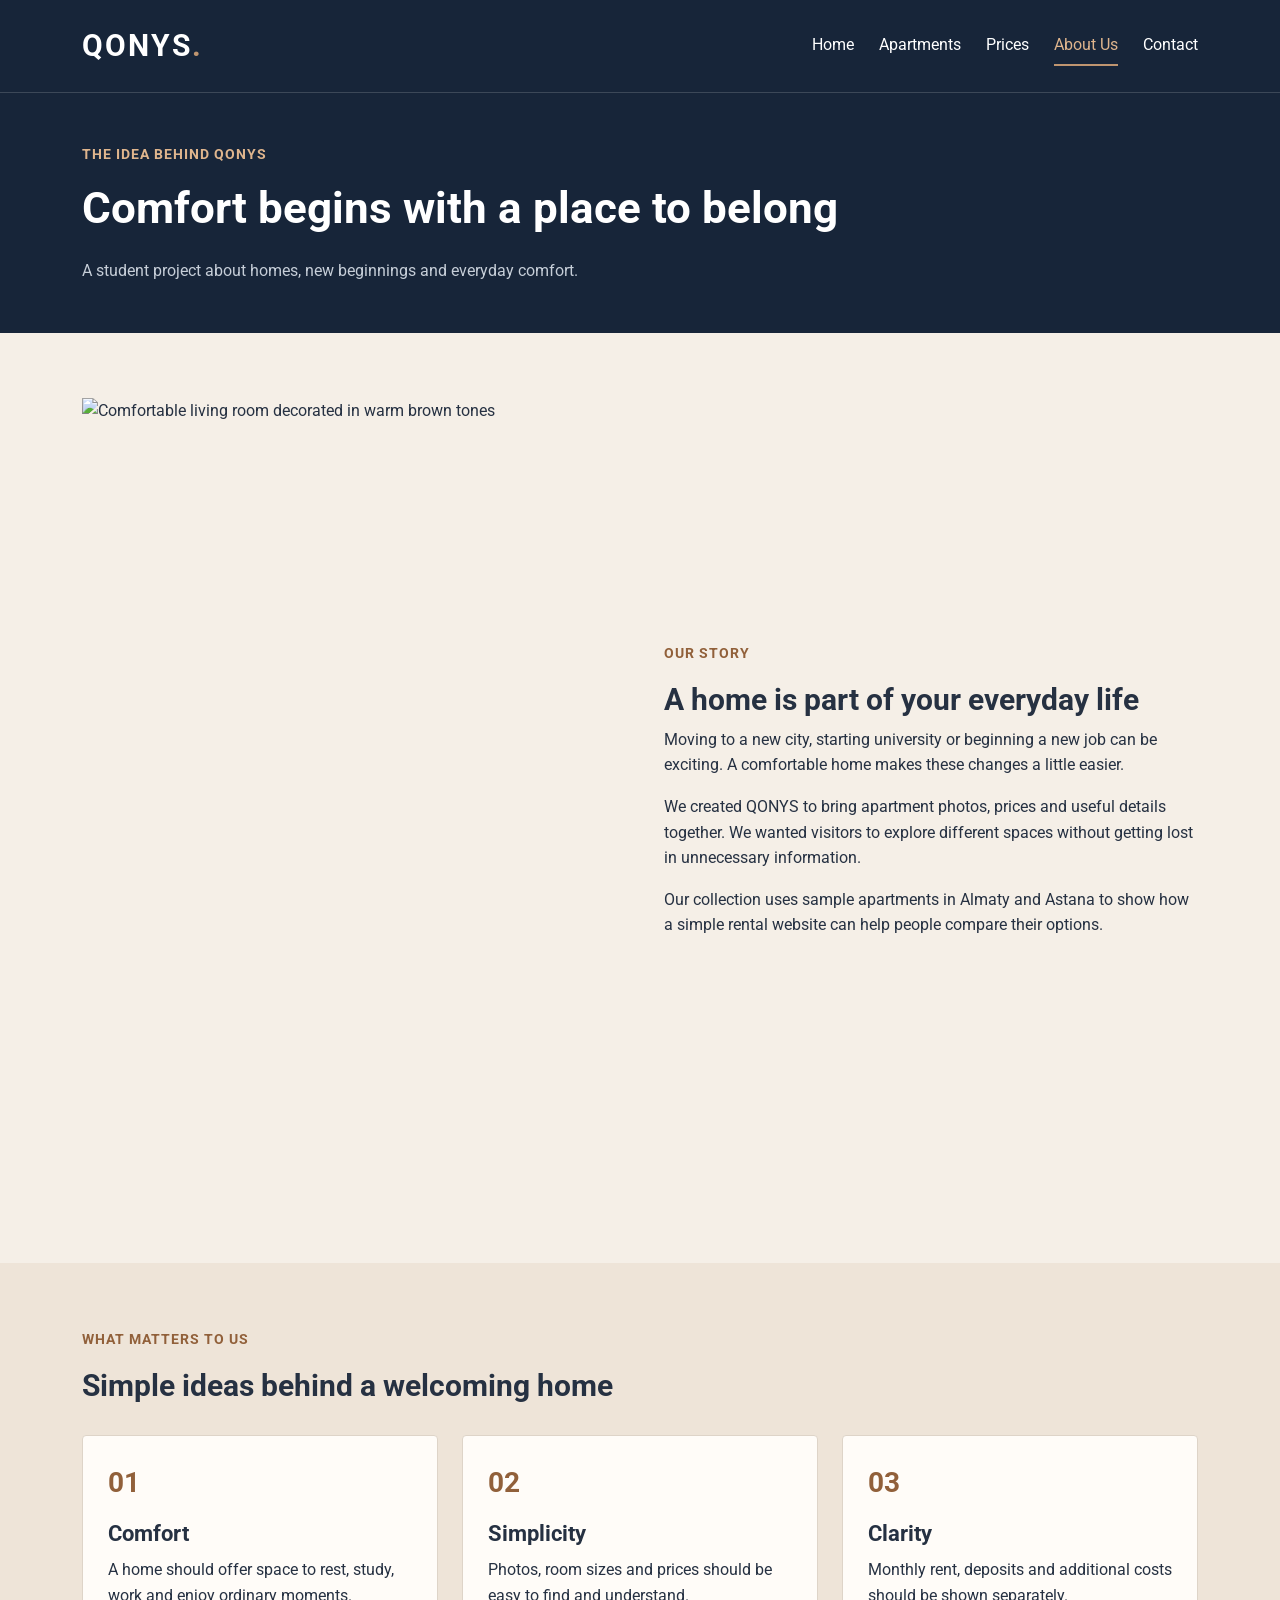
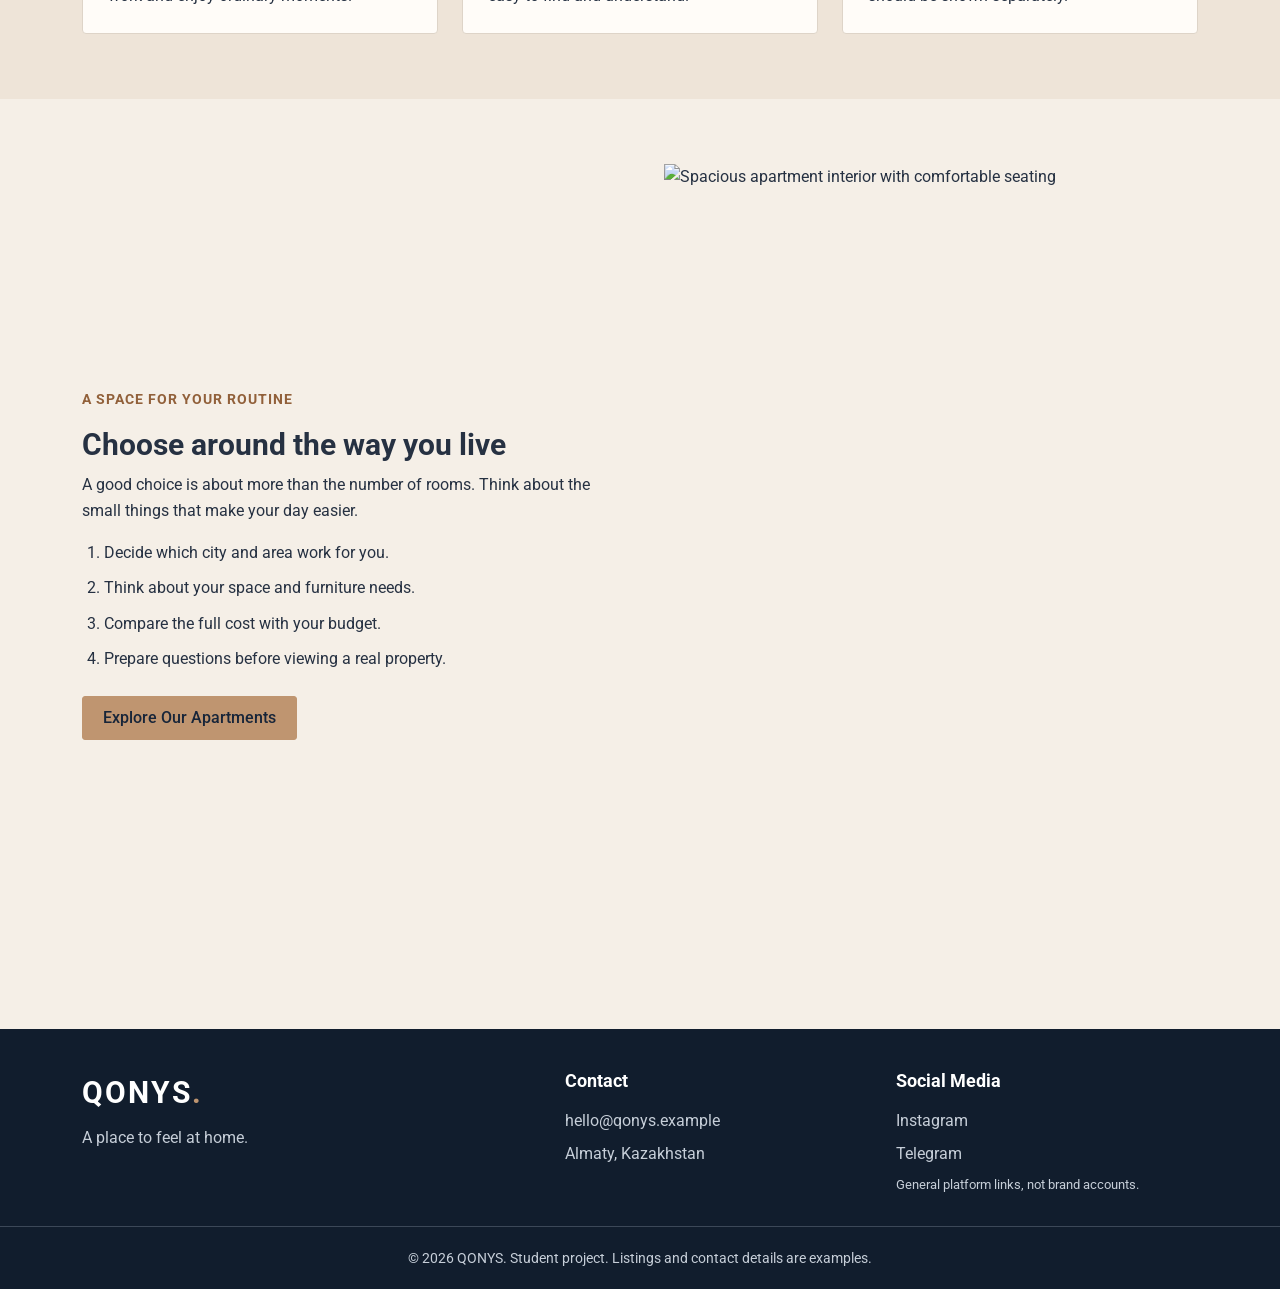
==== about.html @ a10e82e0 "About part" ====
<!DOCTYPE html>
<html lang="en">
<head>
    <meta charset="UTF-8">
    <meta name="viewport" content="width=device-width, initial-scale=1.0">
    <title>QONYS | About Us</title>

    <link href="https://fonts.googleapis.com/css2?family=Roboto:wght@400;500;700&display=swap" rel="stylesheet">
    <link href="https://cdn.jsdelivr.net/npm/bootstrap@5.3.3/dist/css/bootstrap.min.css" rel="stylesheet">
    <link rel="stylesheet" href="css/style.css">
</head>
<body>

    <header>
        <div class="container header-content">
            <a href="index.html" class="logo">QONYS<span>.</span></a>

            <nav aria-label="Main navigation">
                <ul class="nav-links">
                    <li><a href="index.html">Home</a></li>
                    <li><a href="apartments.html">Apartments</a></li>
                    <li><a href="prices.html">Prices</a></li>
                    <li><a href="about.html" class="active" aria-current="page">About Us</a></li>
                    <li><a href="contact.html">Contact</a></li>
                </ul>
            </nav>
        </div>
    </header>

    <main>
        <section class="page-heading">
            <div class="container">
                <p class="subtitle">THE IDEA BEHIND QONYS</p>
                <h1>Comfort begins with a place to belong</h1>
                <p>A student project about homes, new beginnings and everyday comfort.</p>
            </div>
        </section>

        <section class="section">
            <div class="container">
                <div class="row g-5 align-items-center">
                    <div class="col-md-6">
                        <img class="about-image" src="https://images.pexels.com/photos/4044807/pexels-photo-4044807.jpeg?auto=compress&cs=tinysrgb&w=1000" alt="Comfortable living room decorated in warm brown tones" width="1000" height="800" loading="lazy">
                    </div>

                    <div class="col-md-6">
                        <p class="subtitle">OUR STORY</p>
                        <h2>A home is part of your everyday life</h2>

                        <p>
                            Moving to a new city, starting university or beginning
                            a new job can be exciting. A comfortable home makes
                            these changes a little easier.
                        </p>

                        <p>
                            We created QONYS to bring apartment photos, prices and
                            useful details together. We wanted visitors to explore
                            different spaces without getting lost in unnecessary information.
                        </p>

                        <p>
                            Our collection uses sample apartments in Almaty and Astana
                            to show how a simple rental website can help people compare
                            their options.
                        </p>
                    </div>
                </div>
            </div>
        </section>

        <section class="section soft-section">
            <div class="container">
                <div class="section-heading">
                    <p class="subtitle">WHAT MATTERS TO US</p>
                    <h2>Simple ideas behind a welcoming home</h2>
                </div>

                <div class="row g-4">
                    <div class="col-md-4">
                        <article class="feature-card">
                            <span class="step-number">01</span>
                            <h3>Comfort</h3>
                            <p>A home should offer space to rest, study, work and enjoy ordinary moments.</p>
                        </article>
                    </div>

                    <div class="col-md-4">
                        <article class="feature-card">
                            <span class="step-number">02</span>
                            <h3>Simplicity</h3>
                            <p>Photos, room sizes and prices should be easy to find and understand.</p>
                        </article>
                    </div>

                    <div class="col-md-4">
                        <article class="feature-card">
                            <span class="step-number">03</span>
                            <h3>Clarity</h3>
                            <p>Monthly rent, deposits and additional costs should be shown separately.</p>
                        </article>
                    </div>
                </div>
            </div>
        </section>

        <section class="section">
            <div class="container">
                <div class="row g-5 align-items-center">
                    <div class="col-md-6">
                        <p class="subtitle">A SPACE FOR YOUR ROUTINE</p>
                        <h2>Choose around the way you live</h2>

                        <p>
                            A good choice is about more than the number of rooms.
                            Think about the small things that make your day easier.
                        </p>

                        <ol class="simple-list mb-4">
                            <li>Decide which city and area work for you.</li>
                            <li>Think about your space and furniture needs.</li>
                            <li>Compare the full cost with your budget.</li>
                            <li>Prepare questions before viewing a real property.</li>
                        </ol>

                        <a href="apartments.html" class="btn main-button">Explore Our Apartments</a>
                    </div>

                    <div class="col-md-6">
                        <img class="about-image" src="https://images.pexels.com/photos/7786781/pexels-photo-7786781.jpeg?auto=compress&cs=tinysrgb&w=1000" alt="Spacious apartment interior with comfortable seating" width="1000" height="800" loading="lazy">
                    </div>
                </div>
            </div>
        </section>
    </main>

    <footer>
        <div class="container footer-content">
            <div>
                <a href="index.html" class="logo">QONYS<span>.</span></a>
                <p>A place to feel at home.</p>
            </div>

            <div>
                <h3>Contact</h3>
                <a href="mailto:hello@qonys.example">hello@qonys.example</a>
                <p>Almaty, Kazakhstan</p>
            </div>

            <div>
                <h3>Social Media</h3>
                <a href="https://www.instagram.com/" target="_blank" rel="noopener noreferrer">Instagram</a>
                <a href="https://t.me/" target="_blank" rel="noopener noreferrer">Telegram</a>
                <small>General platform links, not brand accounts.</small>
            </div>
        </div>

        <p class="copyright">© 2026 QONYS. Student project. Listings and contact details are examples.</p>
    </footer>

</body>
</html>
---- css/style.css ----
/* CSS variables */

:root {
    --navy: #172539;
    --brown: #bf9570;
    --cream: #f5efe7;
}

/* General styles */

* {
    box-sizing: border-box;
}

body {
    margin: 0;
    font-family: "Roboto", Arial, sans-serif;
    font-size: 16px;
    line-height: 1.6;
    color: #263142;
    background-color: var(--cream);
}

h1,
h2,
h3 {
    font-weight: 700;
    line-height: 1.3;
}

h1 {
    font-size: 44px;
}

h2 {
    font-size: 30px;
}

h3 {
    font-size: 22px;
}

a {
    color: inherit;
    text-decoration: none;
}

a:hover {
    color: #85512b;
}

a:focus,
button:focus {
    outline: 2px solid #91603a;
    outline-offset: 3px;
}

img {
    display: block;
    max-width: 100%;
    object-fit: cover;
}

.section {
    padding: 65px 0;
}

.soft-section {
    background-color: #eee4d8;
}

.section-heading {
    max-width: 650px;
    margin-bottom: 30px;
}

.section-heading h2 {
    margin-bottom: 15px;
}

.subtitle {
    margin-bottom: 15px;
    color: #91603a;
    font-size: 14px;
    font-weight: 700;
    letter-spacing: 1px;
}

.section-actions {
    display: flex;
    justify-content: center;
    margin-top: 30px;
}

/* Header: Flexbox */

header {
    color: white;
    background-color: var(--navy);
    border-bottom: 1px solid #3c4858;
}

.header-content {
    display: flex;
    justify-content: space-between;
    align-items: center;
    gap: 25px;
    padding-top: 22px;
    padding-bottom: 22px;
}

.logo {
    color: white;
    font-size: 30px;
    font-weight: 700;
    letter-spacing: 2px;
}

.logo span {
    color: var(--brown);
}

.logo:hover {
    color: #dfb58d;
}

.nav-links {
    display: flex;
    flex-wrap: wrap;
    gap: 25px;
    margin: 0;
    padding: 0;
    list-style: none;
}

.nav-links a {
    display: block;
    padding: 6px 0;
    border-bottom: 2px solid transparent;
}

.nav-links a:hover {
    color: #dfb58d;
}

.nav-links a.active {
    color: #dfb58d;
    border-bottom-color: #bf9570;
}

/* Buttons */

.main-button,
.outline-button {
    display: inline-flex;
    justify-content: center;
    align-items: center;
    min-height: 44px;
    padding: 10px 20px;
    border-radius: 3px;
    font-size: 16px;
    font-weight: 500;
    line-height: 1.4;
    text-align: center;
    box-shadow: none;
    transition: none;
}

.main-button {
    color: #172539;
    background-color: var(--brown);
    border: 1px solid #bf9570;
}

.main-button:hover {
    color: #172539;
    background-color: #cda780;
    border-color: #cda780;
}

.main-button:focus {
    color: #172539;
    background-color: var(--brown);
    border-color: #91603a;
    box-shadow: none;
}

.outline-button {
    color: #172539;
    background-color: transparent;
    border: 1px solid #172539;
}

.outline-button:hover,
.outline-button:focus {
    color: #172539;
    background-color: #e8dbcb;
    border-color: #172539;
    box-shadow: none;
}

.text-link {
    display: inline-block;
    color: #85512b;
    text-decoration: underline;
}

.text-link:hover {
    color: #172539;
}

/* Home page: Grid */

.hero {
    padding: 60px 0;
    color: white;
    background-color: var(--navy);
}

.hero-content {
    display: grid;
    grid-template-columns: 1fr 1fr;
    align-items: center;
    gap: 40px;
}

.hero-content > div {
    min-width: 0;
}

.hero .subtitle {
    color: #dfb58d;
}

.hero h1 span {
    color: #d3aa83;
}

.hero-text {
    max-width: 450px;
    margin: 25px 0;
    color: #c6ced8;
}

.hero-actions {
    display: flex;
    align-items: center;
    flex-wrap: wrap;
    gap: 25px;
}

.hero-link {
    color: white;
    text-decoration: underline;
}

.hero-link:hover {
    color: #dfb58d;
}

.hero-facts {
    display: flex;
    flex-wrap: wrap;
    gap: 30px;
    margin-top: 35px;
    padding-top: 20px;
    border-top: 1px solid #3c4858;
}

.hero-facts strong,
.hero-facts span {
    display: block;
}

.hero-facts strong {
    font-size: 20px;
}

.hero-facts span {
    color: #c6ced8;
    font-size: 14px;
}

/* Positioning */

.hero-image {
    position: relative;
}

.hero-image img {
    width: 100%;
    height: 500px;
    border-radius: 4px;
}

.image-label {
    position: absolute;
    right: 20px;
    bottom: 20px;
    left: 20px;
    padding: 18px;
    background-color: #172539;
    border-left: 3px solid #bf9570;
}

.image-label strong,
.image-label span {
    display: block;
}

.image-label span {
    margin-top: 5px;
    color: #c6ced8;
    font-size: 14px;
}

/* Information cards */

.feature-card {
    height: 100%;
    padding: 25px;
    background-color: #fffcf8;
    border: 1px solid #ded4c8;
    border-radius: 4px;
}

.feature-card p:last-child {
    margin-bottom: 0;
}

.step-number {
    display: block;
    margin-bottom: 15px;
    color: #91603a;
    font-size: 28px;
    font-weight: 700;
}

/* Featured apartment */

.featured-image {
    position: relative;
}

.featured-image img {
    width: 100%;
    height: 420px;
    border-radius: 4px;
}

.featured-price {
    margin-bottom: 25px;
    color: #626a73;
}

.featured-price strong {
    color: #172539;
    font-size: 25px;
}

/* Frequently asked questions */

.faq-list {
    margin-bottom: 25px;
    border-top: 1px solid #cdbfae;
}

.faq-list details {
    padding: 20px 0;
    border-bottom: 1px solid #cdbfae;
}

.faq-list summary {
    color: #172539;
    cursor: pointer;
    font-size: 18px;
    font-weight: 500;
}

.faq-list summary:hover {
    color: #85512b;
}

.faq-list summary:focus {
    outline: 2px solid #91603a;
    outline-offset: 3px;
}

.faq-list details p {
    margin: 15px 0 0;
    color: #4e5864;
}

/* Banner */

.banner {
    padding: 50px 0;
    background-color: #e8dbcb;
}

.banner p {
    max-width: 620px;
    margin: 18px auto 25px;
}

footer {
    padding-top: 40px;
    color: #c6ced8;
    background-color: #111d2d;
}

.footer-content {
    display: grid;
    grid-template-columns: 1.5fr 1fr 1fr;
    gap: 30px;
}

footer h3 {
    margin-bottom: 15px;
    color: white;
    font-size: 18px;
}

footer a {
    display: block;
    margin-bottom: 8px;
    overflow-wrap: anywhere;
}

footer a:hover {
    color: #dfb58d;
}

footer small {
    display: block;
    font-size: 13px;
}

.copyright {
    margin: 30px 0 0;
    padding: 20px;
    text-align: center;
    border-top: 1px solid #3c4858;
    font-size: 14px;
}

.page-heading {
    padding: 50px 0;
    color: white;
    background-color: var(--navy);
}

.page-heading h1 {
    max-width: 850px;
    margin-bottom: 20px;
}

.page-heading .subtitle {
    color: #dfb58d;
}

.page-heading p:last-child {
    max-width: 650px;
    margin-bottom: 0;
    color: #c6ced8;
}

/* Apartments: Grid */

.apartment-grid {
    display: grid;
    grid-template-columns: repeat(3, 1fr);
    align-items: stretch;
    gap: 25px;
}

.apartment-card {
    display: flex;
    flex-direction: column;
    min-width: 0;
    overflow: hidden;
    background-color: #fffcf8;
    border: 1px solid #ded4c8;
    border-radius: 4px;
    scroll-margin-top: 25px;
}

.card-image {
    position: relative;
    flex-shrink: 0;
}

.card-image img {
    width: 100%;
    height: 240px;
}

.tag {
    position: absolute;
    top: 15px;
    left: 15px;
    padding: 5px 10px;
    background-color: #f5efe7;
    border-radius: 3px;
    font-size: 14px;
}

.card-info {
    display: flex;
    flex-direction: column;
    flex-grow: 1;
    padding: 22px;
}

.card-info h2 {
    font-size: 25px;
}

.location {
    color: #626a73;
    font-size: 14px;
}

.apartment-details {
    margin-bottom: 25px;
    padding-left: 20px;
    color: #4e5864;
}

.apartment-details li {
    margin-bottom: 6px;
}

.card-bottom {
    display: flex;
    flex-direction: column;
    gap: 16px;
    margin-top: auto;
    padding-top: 20px;
    border-top: 1px solid #ded4c8;
}

.apartment-price {
    display: flex;
    align-items: baseline;
    flex-wrap: wrap;
    gap: 8px;
    margin: 0;
}

.apartment-price strong {
    color: #172539;
    font-size: 22px;
}

.apartment-price span {
    color: #626a73;
    font-size: 14px;
}

.card-bottom .main-button {
    width: 100%;
    font-size: 15px;
}

/* Lists and notes */

.simple-list {
    margin-bottom: 0;
    padding-left: 22px;
}

.simple-list li {
    margin-top: 10px;
}

.notice {
    padding: 16px;
    background-color: #e9dfd2;
    border-left: 3px solid #91603a;
    font-size: 15px;
}



.price-table {
    width: 100%;
    min-width: 720px;
    border-collapse: collapse;
    background-color: #fffcf8;
}

.price-table caption {
    caption-side: top;
    margin-bottom: 12px;
    color: #626a73;
}

.price-table th,
.price-table td {
    padding: 18px;
    text-align: left;
    border-bottom: 1px solid #ded4c8;
}

.price-table thead {
    color: white;
    background-color: var(--navy);
}

/* Alternating rows */

.price-table tbody tr:nth-child(even) {
    background-color: #e9dfd2;
}

/* Budget example */

.budget-box {
    padding: 25px;
    background-color: #fffcf8;
    border: 1px solid #ded4c8;
    border-radius: 4px;
}

.budget-box h3 {
    margin-bottom: 20px;
}

.budget-row {
    display: flex;
    justify-content: space-between;
    flex-wrap: wrap;
    gap: 10px;
    padding: 15px 0;
    border-bottom: 1px solid #ded4c8;
}

.budget-total {
    color: #172539;
    font-size: 20px;
    font-weight: 700;
}
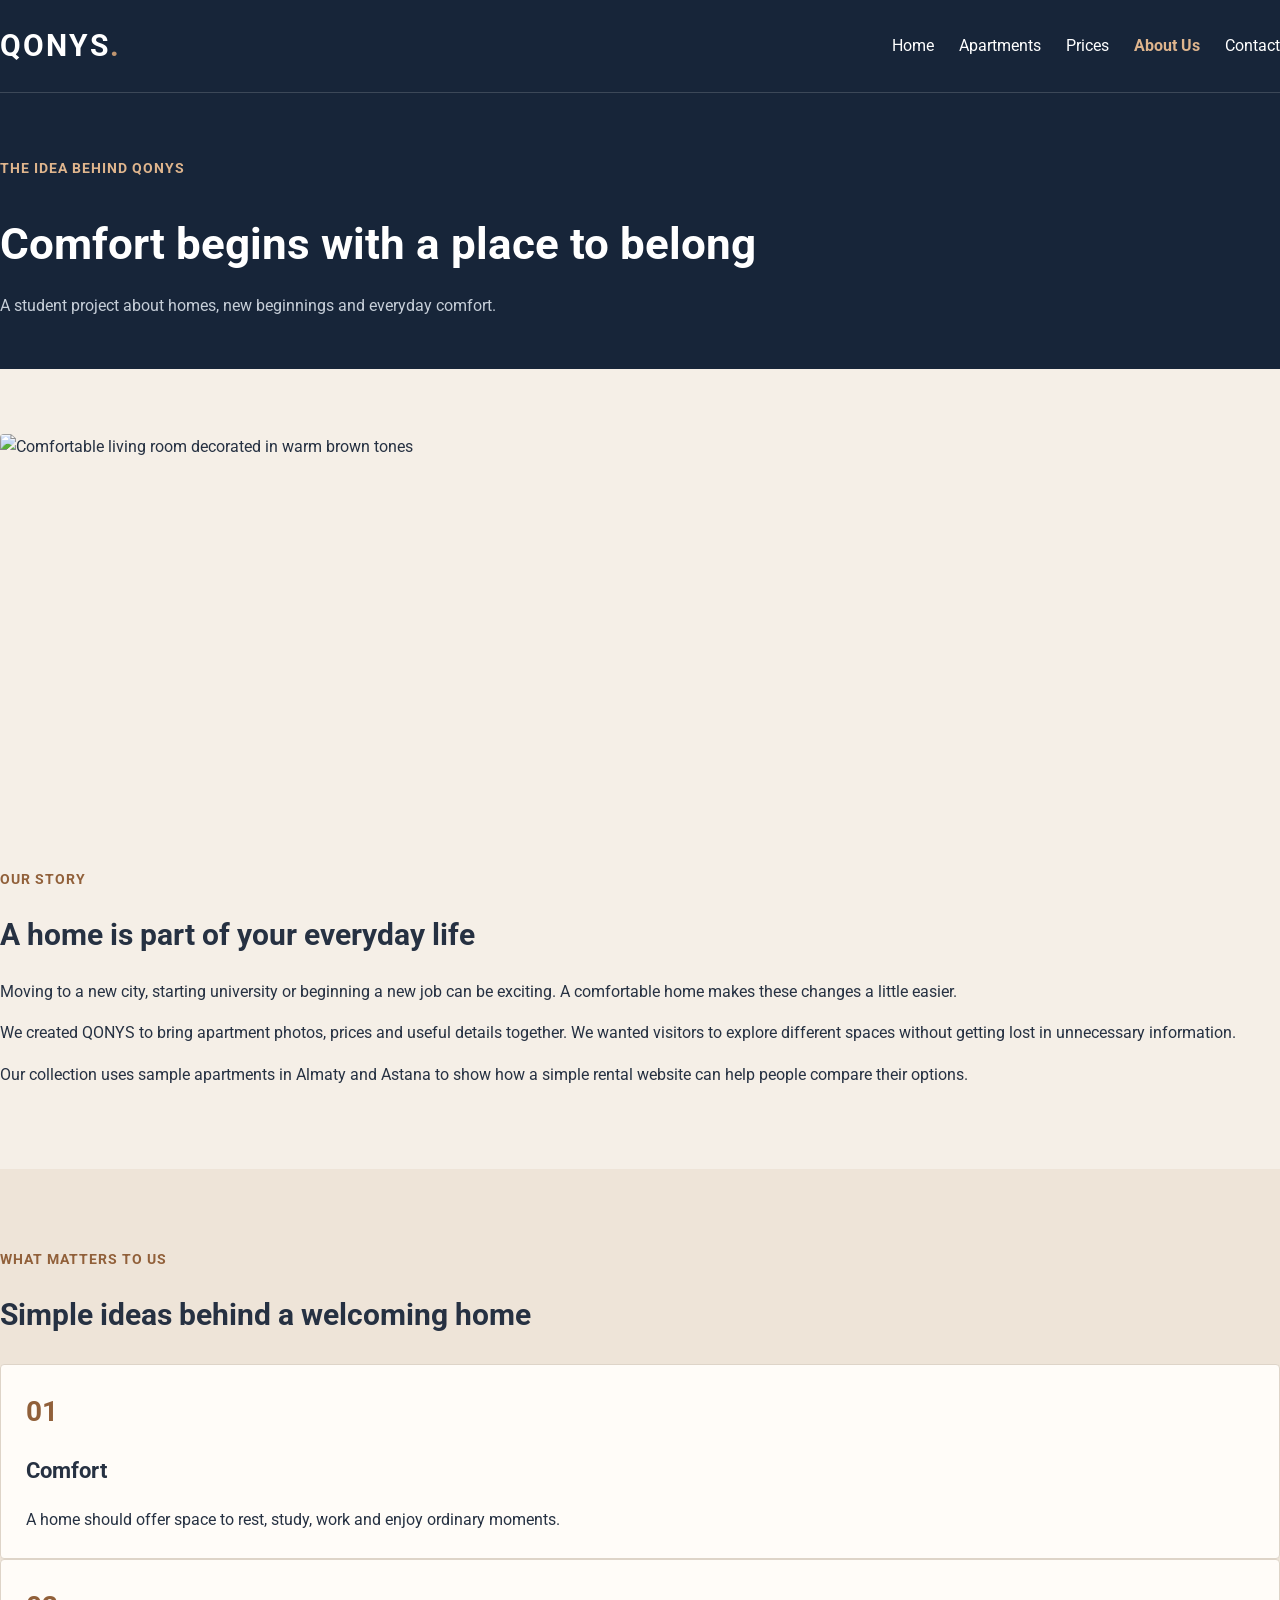
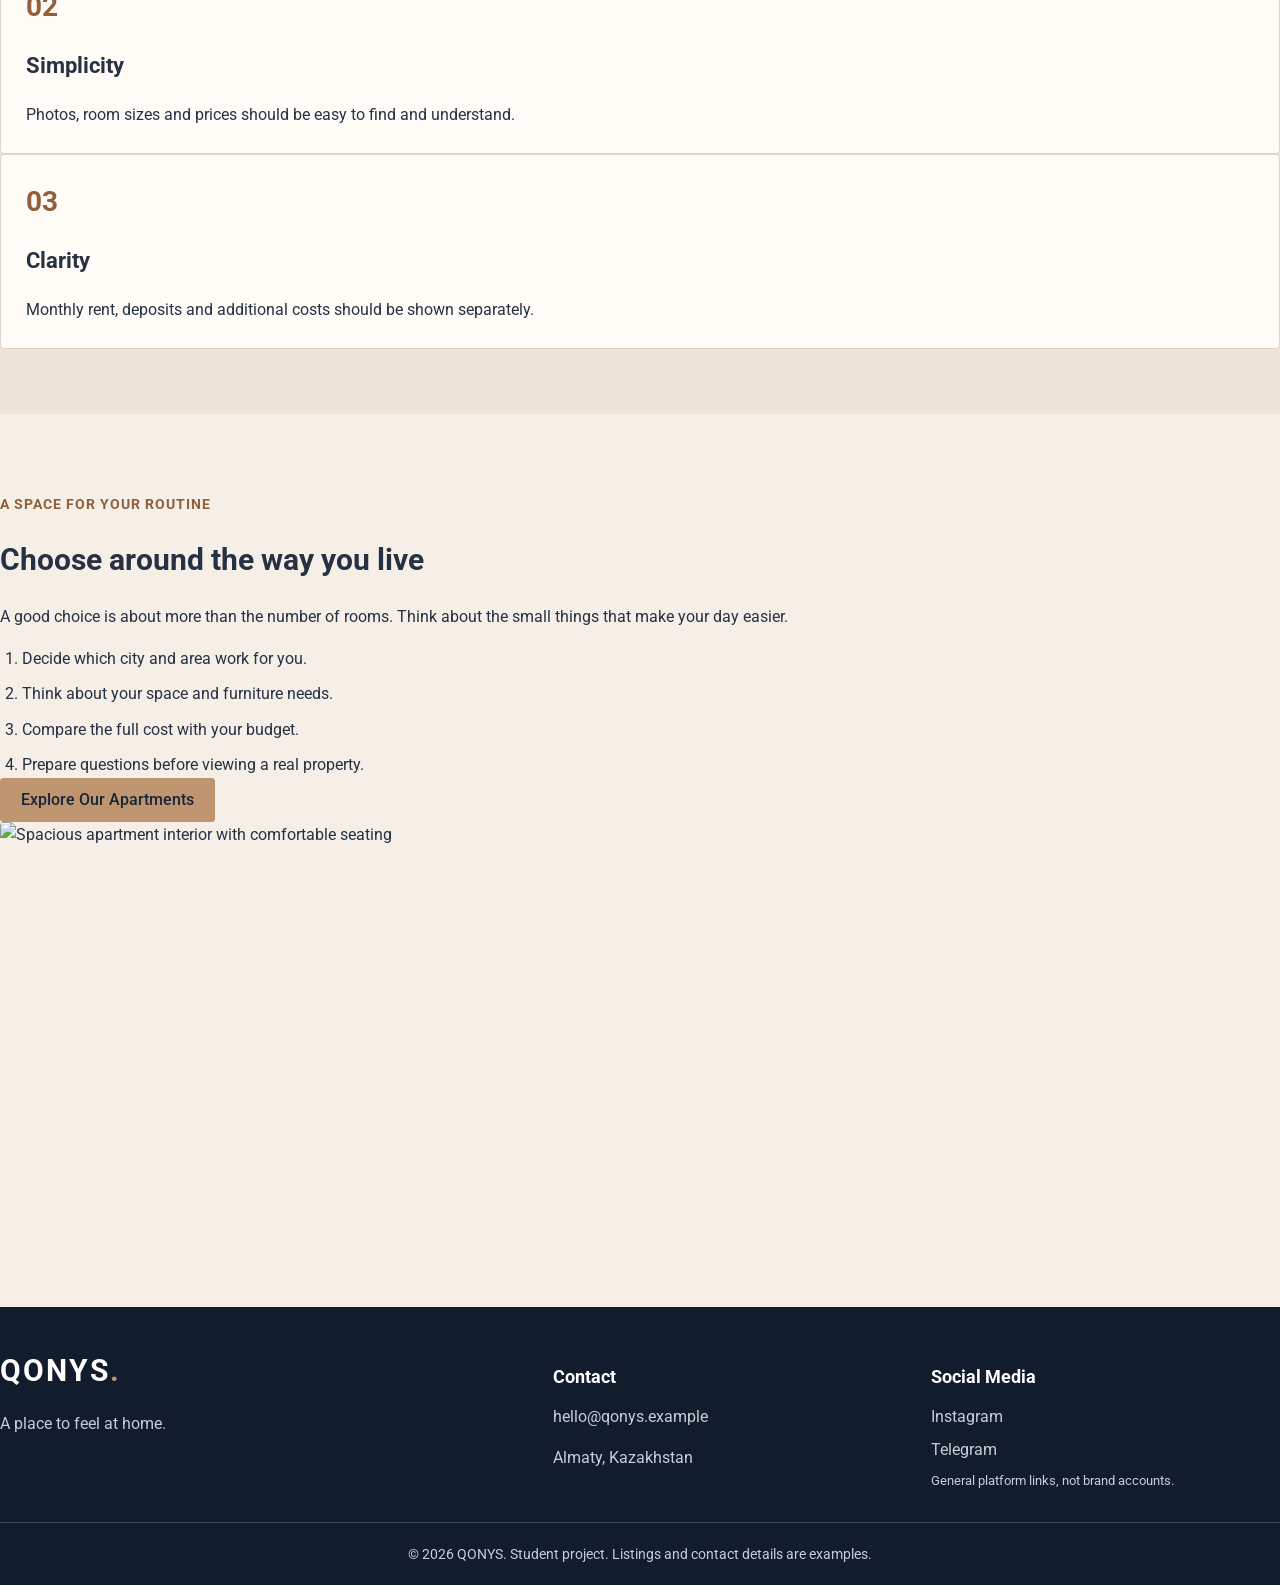
==== commit 055ecd17: "Complete QONYS endterm project features" ====
--- a/about.html
+++ b/about.html
@@ -6,7 +6,7 @@
     <title>QONYS | About Us</title>
 
     <link href="https://fonts.googleapis.com/css2?family=Roboto:wght@400;500;700&display=swap" rel="stylesheet">
-    <link href="https://cdn.jsdelivr.net/npm/bootstrap@5.3.3/dist/css/bootstrap.min.css" rel="stylesheet">
+    <link href="css/bootstrap.min.css" rel="stylesheet">
     <link rel="stylesheet" href="css/style.css">
 </head>
 <body>
--- a/css/style.css
+++ b/css/style.css
@@ -47,6 +47,7 @@
 
 a:hover {
     color: #85512b;
+    text-decoration: none;
 }
 
 a:focus,
@@ -92,7 +93,7 @@
     margin-top: 30px;
 }
 
-/* Header: Flexbox */
+/* Header and navigation */
 
 header {
     color: white;
@@ -114,6 +115,7 @@
     font-size: 30px;
     font-weight: 700;
     letter-spacing: 2px;
+    text-decoration: none;
 }
 
 .logo span {
@@ -136,7 +138,8 @@
 .nav-links a {
     display: block;
     padding: 6px 0;
-    border-bottom: 2px solid transparent;
+    color: white;
+    text-decoration: none;
 }
 
 .nav-links a:hover {
@@ -145,7 +148,7 @@
 
 .nav-links a.active {
     color: #dfb58d;
-    border-bottom-color: #bf9570;
+    font-weight: 700;
 }
 
 /* Buttons */
@@ -162,6 +165,7 @@
     font-weight: 500;
     line-height: 1.4;
     text-align: center;
+    text-decoration: none;
     box-shadow: none;
     transition: none;
 }
@@ -202,14 +206,15 @@
 .text-link {
     display: inline-block;
     color: #85512b;
-    text-decoration: underline;
+    font-weight: 500;
+    text-decoration: none;
 }
 
 .text-link:hover {
     color: #172539;
 }
 
-/* Home page: Grid */
+/* Home page */
 
 .hero {
     padding: 60px 0;
@@ -251,7 +256,7 @@
 
 .hero-link {
     color: white;
-    text-decoration: underline;
+    text-decoration: none;
 }
 
 .hero-link:hover {
@@ -281,8 +286,7 @@
     font-size: 14px;
 }
 
-/* Positioning */
-
+/* Image positioning */
 .hero-image {
     position: relative;
 }
@@ -403,46 +407,7 @@
     margin: 18px auto 25px;
 }
 
-footer {
-    padding-top: 40px;
-    color: #c6ced8;
-    background-color: #111d2d;
-}
-
-.footer-content {
-    display: grid;
-    grid-template-columns: 1.5fr 1fr 1fr;
-    gap: 30px;
-}
-
-footer h3 {
-    margin-bottom: 15px;
-    color: white;
-    font-size: 18px;
-}
-
-footer a {
-    display: block;
-    margin-bottom: 8px;
-    overflow-wrap: anywhere;
-}
-
-footer a:hover {
-    color: #dfb58d;
-}
-
-footer small {
-    display: block;
-    font-size: 13px;
-}
-
-.copyright {
-    margin: 30px 0 0;
-    padding: 20px;
-    text-align: center;
-    border-top: 1px solid #3c4858;
-    font-size: 14px;
-}
+/* Page headings */
 
 .page-heading {
     padding: 50px 0;
@@ -465,7 +430,7 @@
     color: #c6ced8;
 }
 
-/* Apartments: Grid */
+/* Apartment cards */
 
 .apartment-grid {
     display: grid;
@@ -563,7 +528,7 @@
     font-size: 15px;
 }
 
-/* Lists and notes */
+/* Lists and notices */
 
 .simple-list {
     margin-bottom: 0;
@@ -581,7 +546,7 @@
     font-size: 15px;
 }
 
-
+/* Price table */
 
 .price-table {
     width: 100%;
@@ -595,7 +560,6 @@
     margin-bottom: 12px;
     color: #626a73;
 }
-
 .price-table th,
 .price-table td {
     padding: 18px;
@@ -607,8 +571,6 @@
     color: white;
     background-color: var(--navy);
 }
-
-/* Alternating rows */
 
 .price-table tbody tr:nth-child(even) {
     background-color: #e9dfd2;
@@ -641,3 +603,338 @@
     font-size: 20px;
     font-weight: 700;
 }
+
+/* About page */
+
+.about-image {
+    width: 100%;
+    height: 420px;
+    border-radius: 4px;
+}
+
+/* Contact page */
+
+.contact-section {
+    padding: 50px 0;
+}
+
+.contact-note {
+    margin-top: 20px;
+    color: #555;
+    font-size: 14px;
+}
+
+.contact-form {
+    padding: 24px;
+    background-color: #fffcf8;
+    border: 1px solid #cfc5b9;
+    border-radius: 3px;
+}
+
+.contact-form h2 {
+    margin-bottom: 20px;
+    font-size: 26px;
+}
+
+.form-label {
+    font-weight: 500;
+}
+
+.contact-form .form-control,
+.contact-form .form-select {
+    padding: 9px 12px;
+    border: 1px solid #aaa;
+    border-radius: 3px;
+    box-shadow: none;
+    transition: none;
+}
+
+.contact-form .form-control:focus,
+.contact-form .form-select:focus {
+    border-color: #91603a;
+    outline: 2px solid #bf9570;
+    outline-offset: 1px;
+    box-shadow: none;
+}
+
+.contact-form .main-button {
+    width: auto;
+}
+
+/* ID selectors */
+
+#request {
+    scroll-margin-top: 25px;
+}
+
+#demo {
+    margin-top: 20px;
+    margin-bottom: 0;
+    color: #555;
+    font-size: 14px;
+}
+
+#demo:target {
+    outline: 2px solid #91603a;
+    outline-offset: 5px;
+}
+
+/* Footer */
+
+footer {
+    padding-top: 40px;
+    color: #c6ced8;
+    background-color: #111d2d;
+}
+
+.footer-content {
+    display: grid;
+    grid-template-columns: 1.5fr 1fr 1fr;
+    gap: 30px;
+}
+
+footer h3 {
+    margin-bottom: 15px;
+    color: white;
+    font-size: 18px;
+}
+
+footer a {
+    display: block;
+    margin-bottom: 8px;
+    color: #c6ced8;
+    text-decoration: none;
+    overflow-wrap: anywhere;
+}
+
+footer a:hover {
+    color: #dfb58d;
+}
+
+footer small {
+    display: block;
+    font-size: 13px;
+}
+
+.copyright {
+    margin: 30px 0 0;
+    padding: 20px;
+    text-align: center;
+    border-top: 1px solid #3c4858;
+    font-size: 14px;
+}
+
+/* Tablet */
+
+@media (max-width: 992px) {
+    h1 {
+        font-size: 36px;
+    }
+
+    h2 {
+        font-size: 28px;
+    }
+
+    .section {
+        padding: 50px 0;
+    }
+
+    .header-content {
+        flex-wrap: wrap;
+        gap: 15px;
+    }
+
+    .nav-links {
+        gap: 20px;
+    }
+
+    .hero-content {
+        gap: 25px;
+    }
+
+    .hero-image img {
+        height: 480px;
+    }
+
+    .hero-facts {
+        gap: 20px;
+    }
+
+    .apartment-grid {
+        grid-template-columns: repeat(2, 1fr);
+    }
+
+    .card-info {
+        padding: 20px;
+    }
+
+    .footer-content {
+        grid-template-columns: repeat(2, 1fr);
+    }
+}
+
+/* Mobile */
+
+@media (max-width: 576px) {
+    h1 {
+        font-size: 30px;
+    }
+
+    h2 {
+        font-size: 25px;
+    }
+
+    h3 {
+        font-size: 20px;
+    }
+
+    .section {
+        padding: 40px 0;
+    }
+
+    .section-heading {
+        margin-bottom: 25px;
+    }
+
+    .header-content {
+        flex-direction: column;
+        align-items: flex-start;
+    }
+
+    .nav-links {
+        gap: 8px 18px;
+        font-size: 14px;
+    }
+
+    .hero {
+        padding: 35px 0;
+    }
+
+    .hero-content {
+        grid-template-columns: 1fr;
+        gap: 30px;
+    }
+
+    .hero-actions {
+        flex-direction: column;
+        align-items: stretch;
+        gap: 18px;
+    }
+
+    .hero-link {
+        align-self: flex-start;
+    }
+
+    .hero-image img {
+        height: 350px;
+    }
+
+    .image-label {
+        right: 15px;
+        bottom: 15px;
+        left: 15px;
+        padding: 15px;
+    }
+
+    .hero-facts {
+        margin-top: 25px;
+    }
+
+    .page-heading {
+        padding: 35px 0;
+    }
+.apartment-grid {
+        grid-template-columns: 1fr;
+    }
+
+    .featured-image img,
+    .about-image {
+        height: 300px;
+    }
+
+    .feature-card,
+    .budget-box {
+        padding: 20px;
+    }
+
+    .faq-list summary {
+        font-size: 17px;
+    }
+
+    .banner {
+        padding: 40px 0;
+    }
+
+    .banner .main-button,
+    .section-actions .outline-button {
+        width: 100%;
+    }
+
+    .contact-section {
+        padding: 35px 0;
+    }
+
+    .contact-form {
+        padding: 18px;
+    }
+
+    .footer-content {
+        grid-template-columns: 1fr;
+        gap: 25px;
+    }
+}
+/* Endterm features */
+
+[hidden] {
+    display: none !important;
+}
+
+.gallery-photo {
+    display: block;
+    width: 100%;
+    padding: 0;
+    border: 0;
+    background: transparent;
+    cursor: zoom-in;
+}
+
+.gallery-photo:focus-visible {
+    outline-offset: -4px;
+}
+
+.card-image .tag {
+    pointer-events: none;
+}
+
+#lightbox {
+    width: min(900px, 94vw);
+    max-height: 92vh;
+    padding: 16px;
+    border: 0;
+    border-radius: 4px;
+    background: var(--navy);
+    color: white;
+}
+
+#lightbox::backdrop {
+    background: rgba(0, 0, 0, 0.78);
+}
+
+#large-photo {
+    width: 100%;
+    max-height: 65vh;
+    object-fit: contain;
+}
+
+.password-strength {
+    font-size: 0.875rem;
+    font-weight: 700;
+}
+
+.contact-form .is-invalid {
+    border-color: #b02a37;
+}
+
+.contact-form .is-valid {
+    border-color: #146c43;
+}
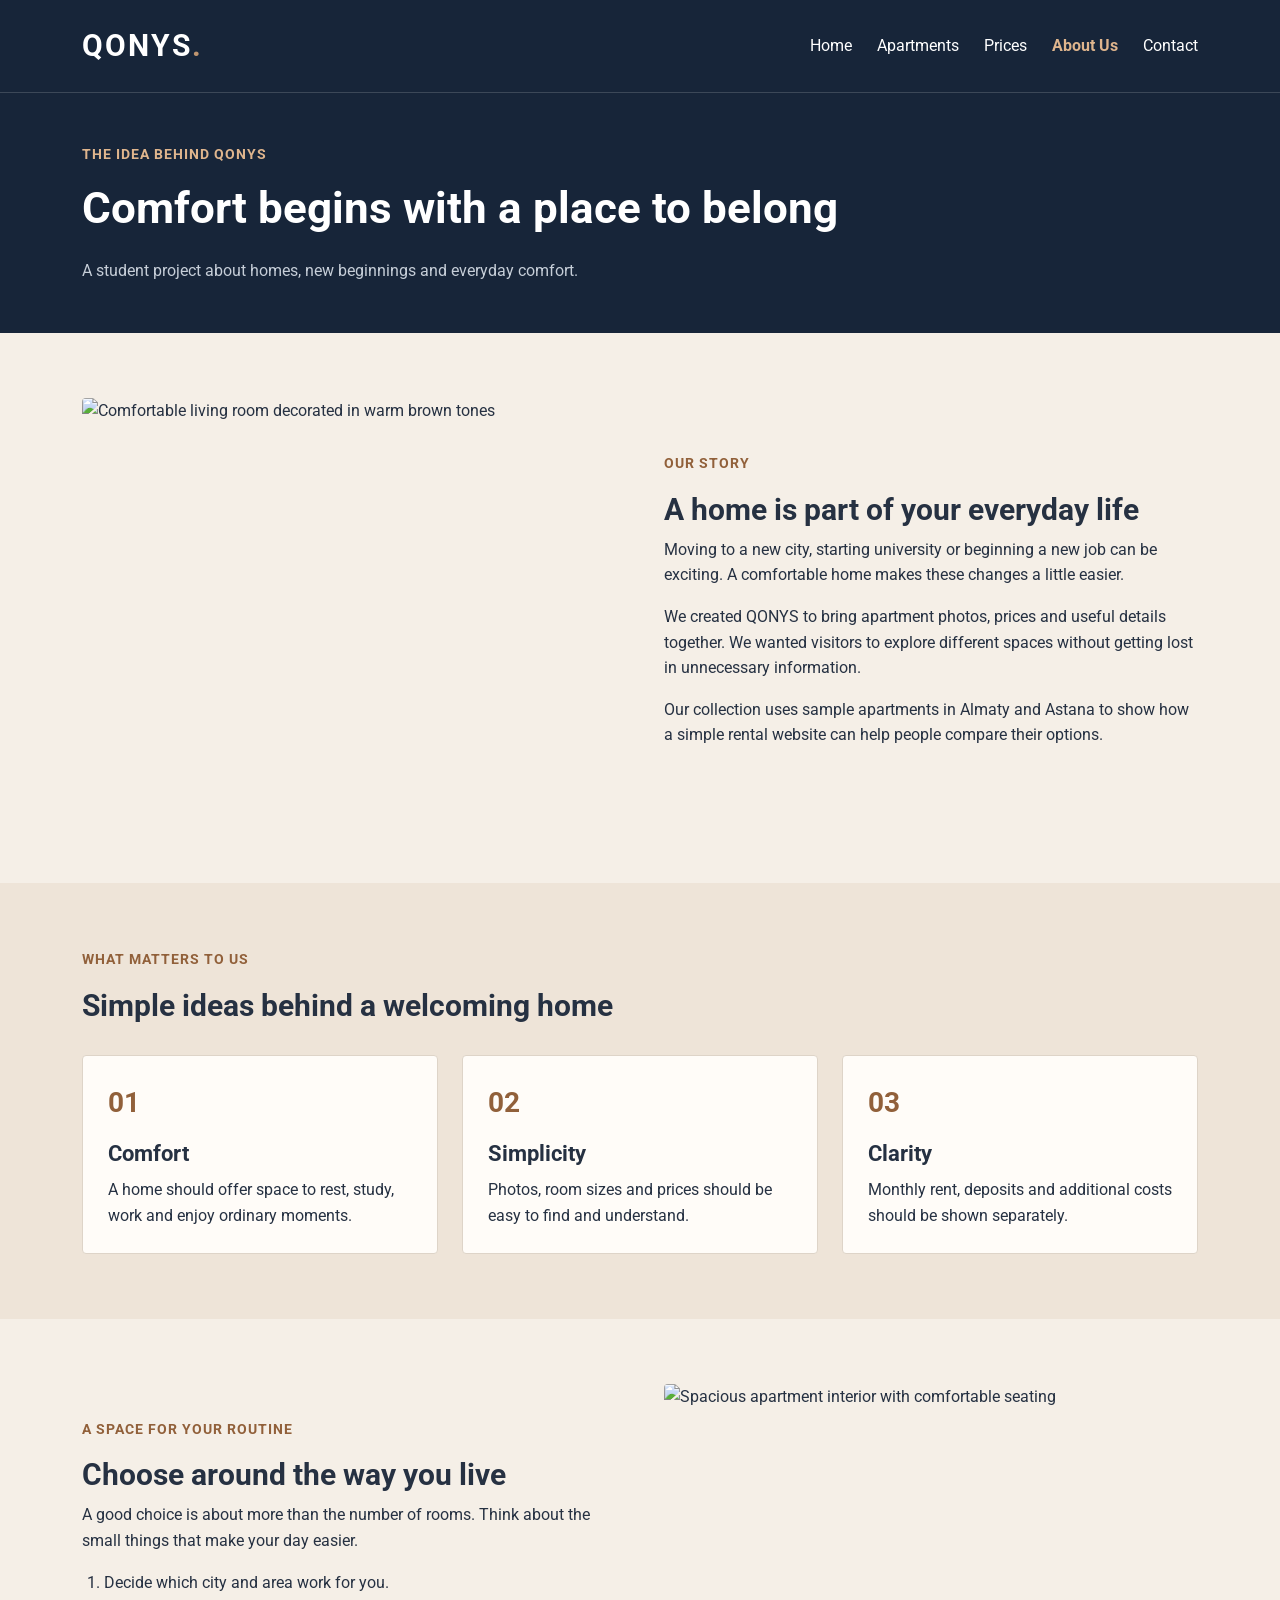
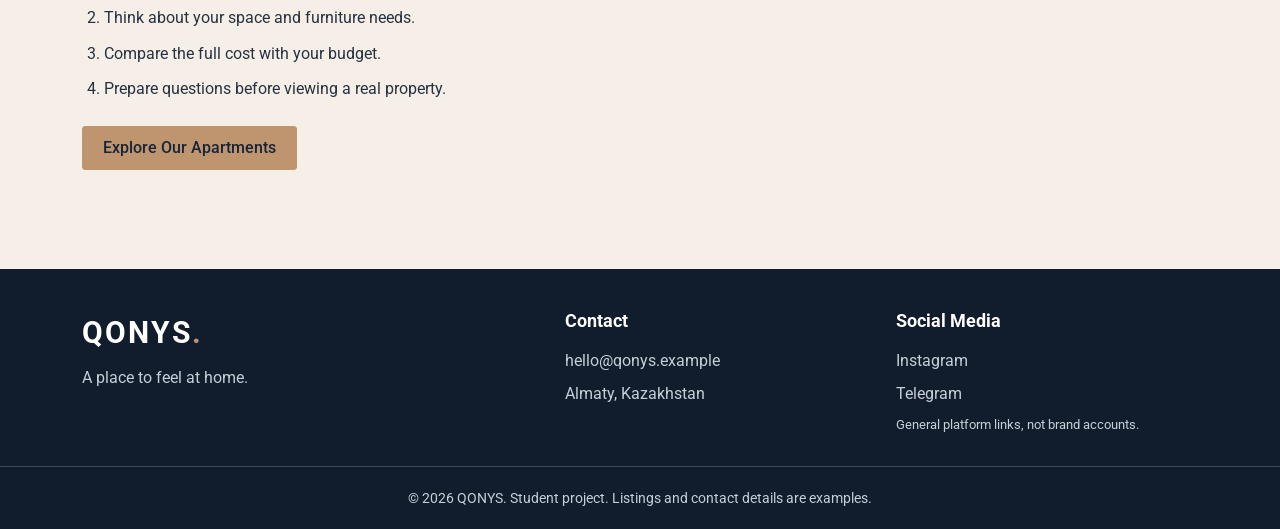
==== commit 2f2e86f6: "Revert "Complete QONYS endterm project features"" ====
--- a/about.html
+++ b/about.html
@@ -6,7 +6,7 @@
     <title>QONYS | About Us</title>
 
     <link href="https://fonts.googleapis.com/css2?family=Roboto:wght@400;500;700&display=swap" rel="stylesheet">
-    <link href="css/bootstrap.min.css" rel="stylesheet">
+    <link href="https://cdn.jsdelivr.net/npm/bootstrap@5.3.3/dist/css/bootstrap.min.css" rel="stylesheet">
     <link rel="stylesheet" href="css/style.css">
 </head>
 <body>
--- a/css/style.css
+++ b/css/style.css
@@ -882,59 +882,4 @@
         grid-template-columns: 1fr;
         gap: 25px;
     }
-}
-/* Endterm features */
-
-[hidden] {
-    display: none !important;
-}
-
-.gallery-photo {
-    display: block;
-    width: 100%;
-    padding: 0;
-    border: 0;
-    background: transparent;
-    cursor: zoom-in;
-}
-
-.gallery-photo:focus-visible {
-    outline-offset: -4px;
-}
-
-.card-image .tag {
-    pointer-events: none;
-}
-
-#lightbox {
-    width: min(900px, 94vw);
-    max-height: 92vh;
-    padding: 16px;
-    border: 0;
-    border-radius: 4px;
-    background: var(--navy);
-    color: white;
-}
-
-#lightbox::backdrop {
-    background: rgba(0, 0, 0, 0.78);
-}
-
-#large-photo {
-    width: 100%;
-    max-height: 65vh;
-    object-fit: contain;
-}
-
-.password-strength {
-    font-size: 0.875rem;
-    font-weight: 700;
-}
-
-.contact-form .is-invalid {
-    border-color: #b02a37;
-}
-
-.contact-form .is-valid {
-    border-color: #146c43;
-}
+}
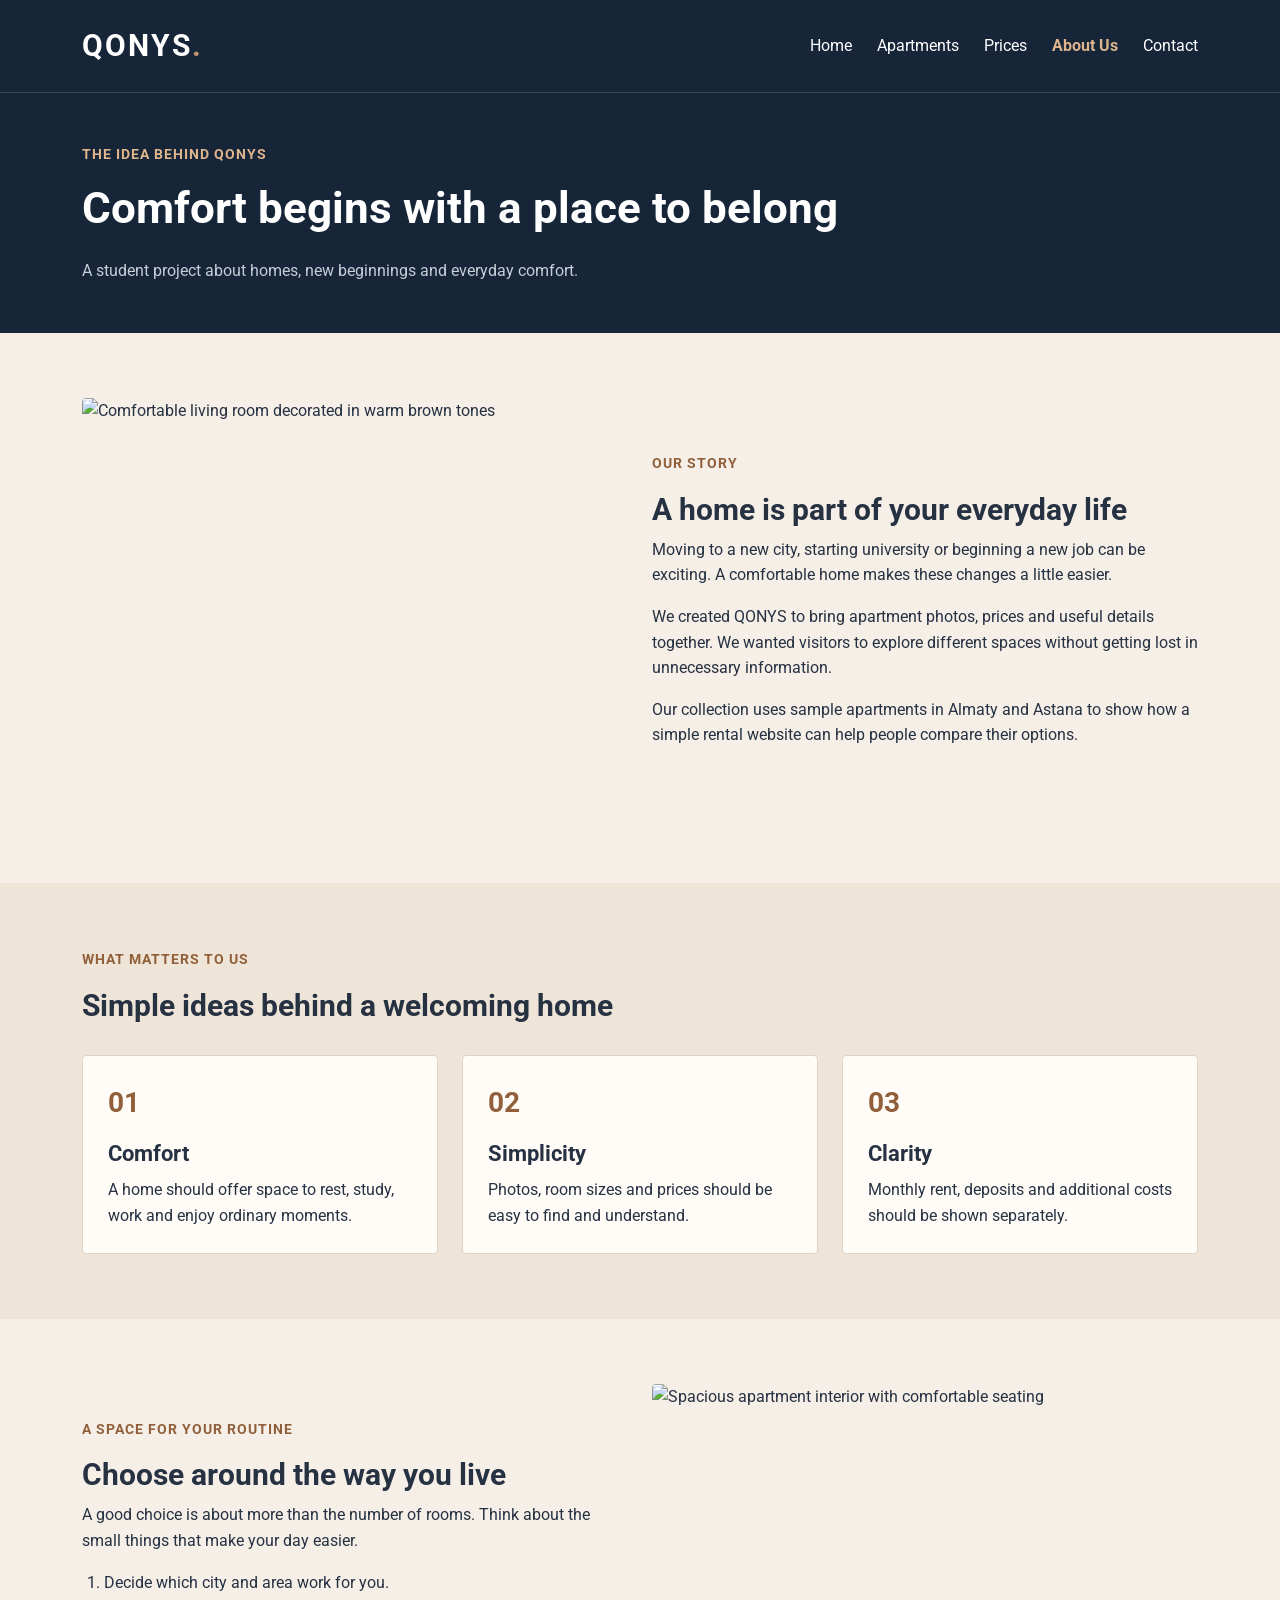
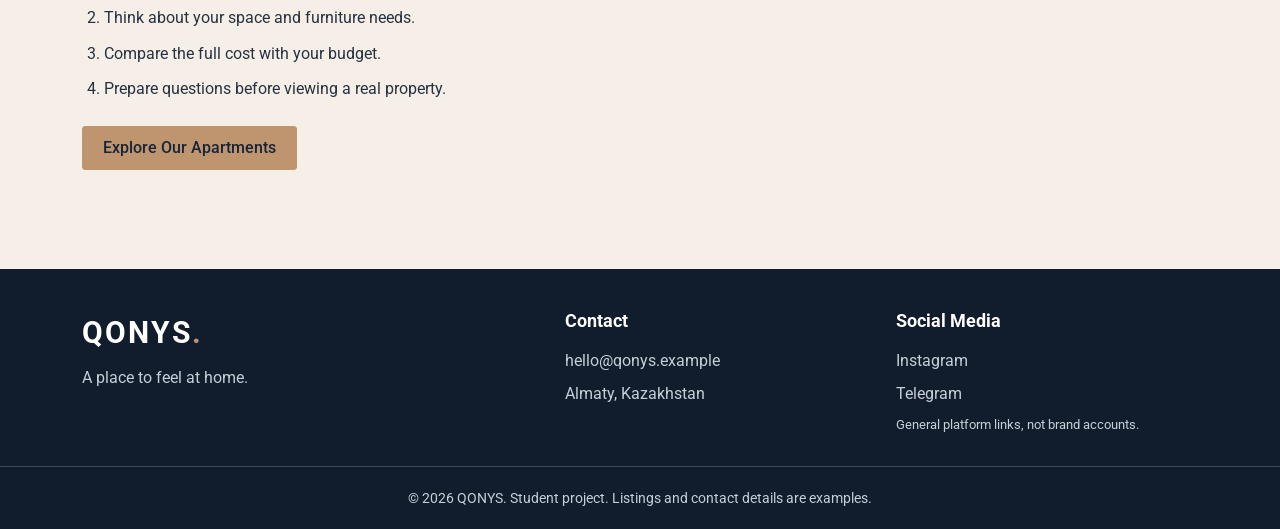
==== commit 10c86573: "Fixing some problems" ====
--- a/about.html
+++ b/about.html
@@ -38,7 +38,7 @@
 
         <section class="section">
             <div class="container">
-                <div class="row g-5 align-items-center">
+                <div class="row g-4 align-items-center">
                     <div class="col-md-6">
                         <img class="about-image" src="https://images.pexels.com/photos/4044807/pexels-photo-4044807.jpeg?auto=compress&cs=tinysrgb&w=1000" alt="Comfortable living room decorated in warm brown tones" width="1000" height="800" loading="lazy">
                     </div>
@@ -106,7 +106,7 @@
 
         <section class="section">
             <div class="container">
-                <div class="row g-5 align-items-center">
+                <div class="row g-4 align-items-center">
                     <div class="col-md-6">
                         <p class="subtitle">A SPACE FOR YOUR ROUTINE</p>
                         <h2>Choose around the way you live</h2>
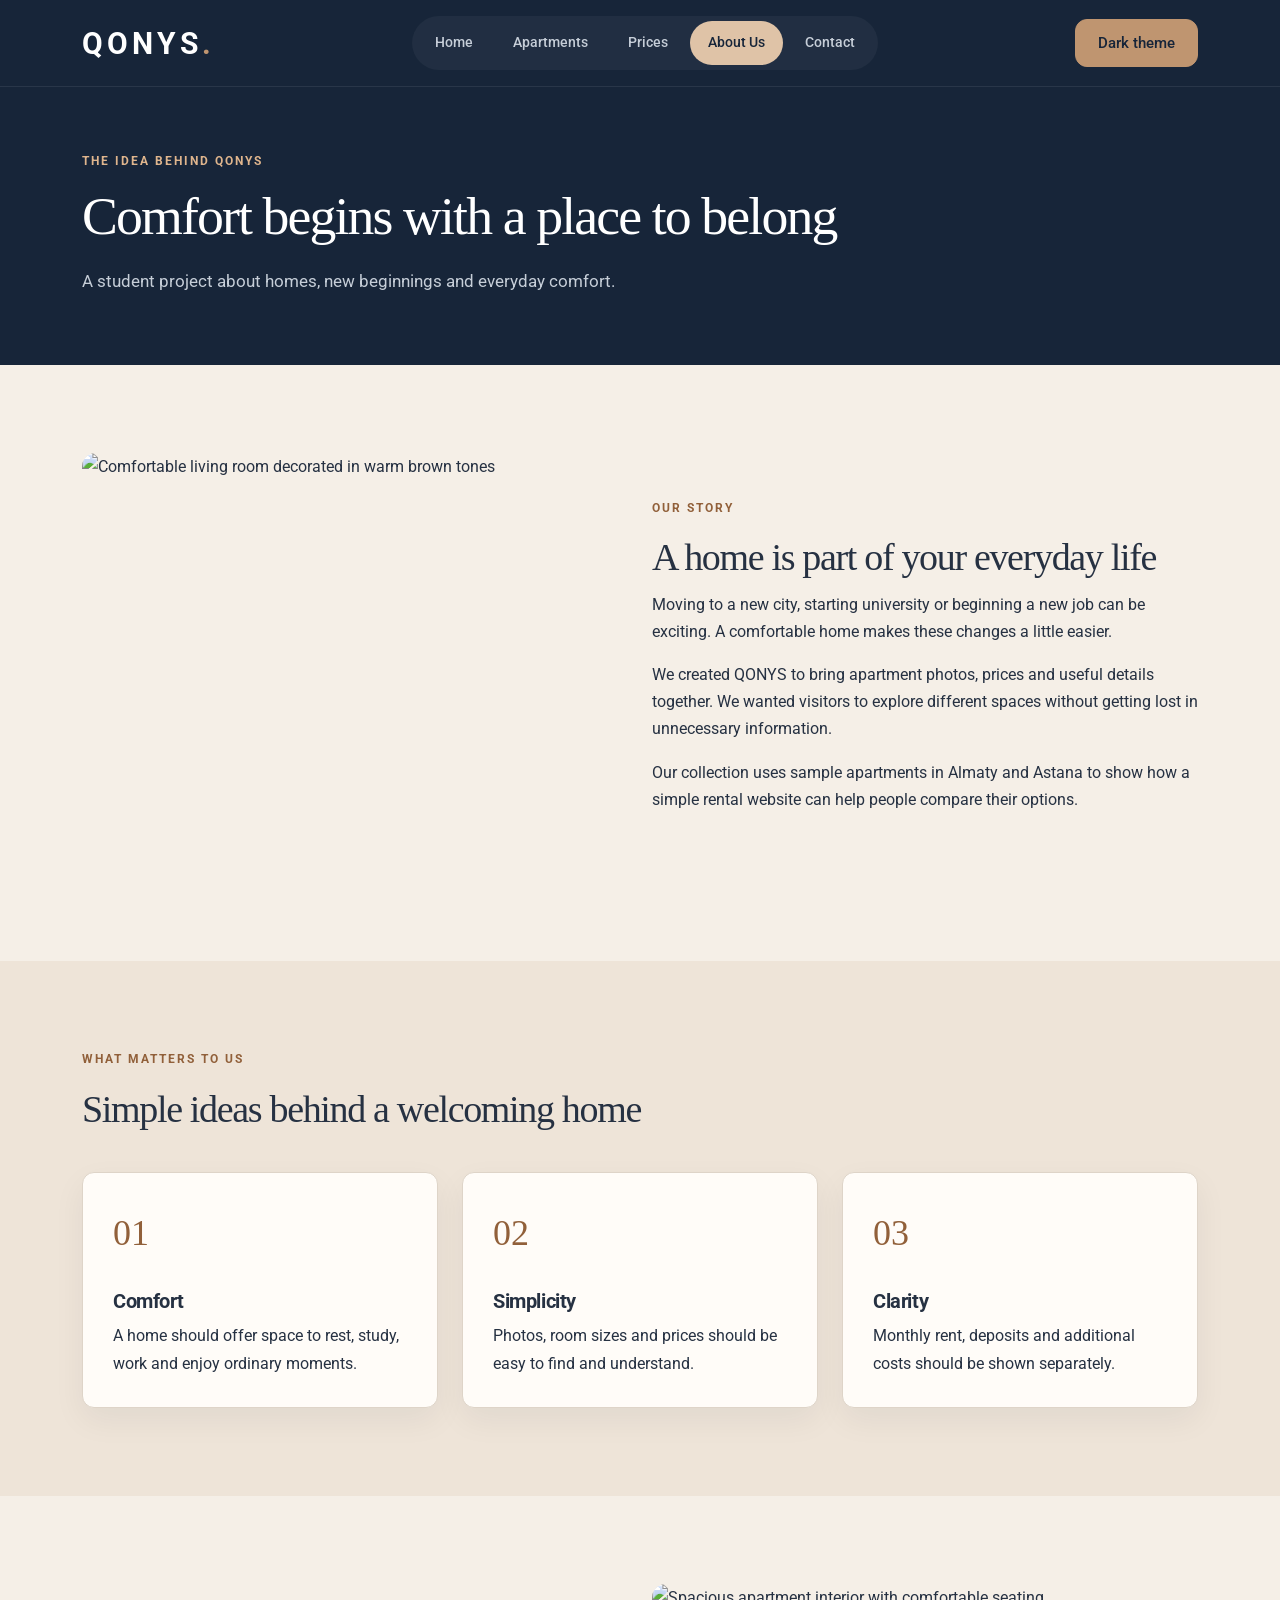
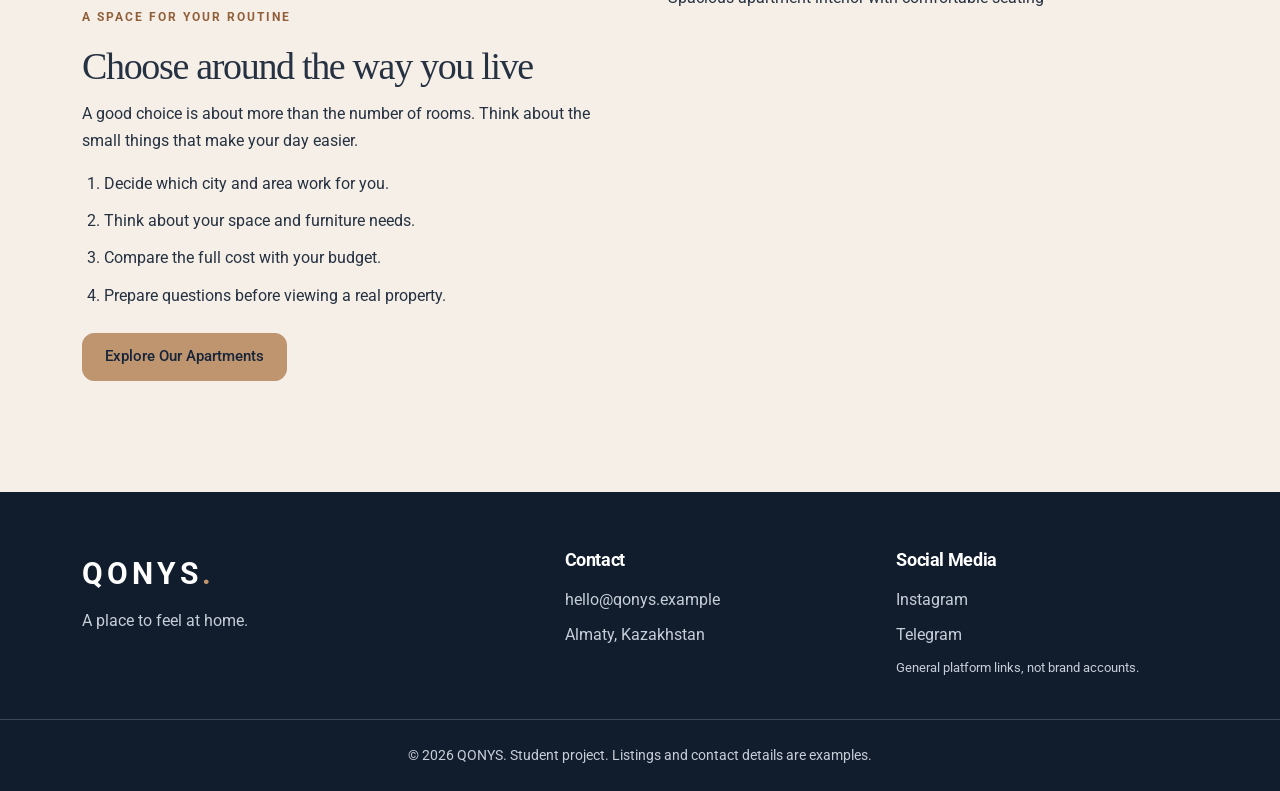
==== commit 150b1561: "Add persistent theme toggle across all pages" ====
--- a/about.html
+++ b/about.html
@@ -8,6 +8,8 @@
     <link href="https://fonts.googleapis.com/css2?family=Roboto:wght@400;500;700&display=swap" rel="stylesheet">
     <link href="https://cdn.jsdelivr.net/npm/bootstrap@5.3.3/dist/css/bootstrap.min.css" rel="stylesheet">
     <link rel="stylesheet" href="css/style.css">
+    <link rel="stylesheet" href="css/theme.css">
+    <script src="js/theme.js"></script>
 </head>
 <body>
 
--- a/css/style.css
+++ b/css/style.css
@@ -4,6 +4,9 @@
     --navy: #172539;
     --brown: #bf9570;
     --cream: #f5efe7;
+    --surface: #fffcf8;
+    --border: #ded4c8;
+    --shadow: 0 12px 32px rgba(23, 37, 57, 0.06);
 }
 
 /* General styles */
@@ -16,7 +19,7 @@
     margin: 0;
     font-family: "Roboto", Arial, sans-serif;
     font-size: 16px;
-    line-height: 1.6;
+    line-height: 1.7;
     color: #263142;
     background-color: var(--cream);
 }
@@ -28,16 +31,26 @@
     line-height: 1.3;
 }
 
+h1,
+h2 {
+    font-family: Georgia, "Times New Roman", serif;
+    font-weight: 400;
+    letter-spacing: -0.035em;
+    text-wrap: balance;
+}
+
 h1 {
-    font-size: 44px;
+    font-size: clamp(40px, 4.2vw, 60px);
+    line-height: 1.12;
 }
 
 h2 {
-    font-size: 30px;
+    font-size: 38px;
 }
 
 h3 {
-    font-size: 22px;
+    font-size: 20px;
+    letter-spacing: -0.02em;
 }
 
 a {
@@ -50,10 +63,28 @@
     text-decoration: none;
 }
 
-a:focus,
-button:focus {
+:focus-visible {
     outline: 2px solid #91603a;
-    outline-offset: 3px;
+    outline-offset: 4px;
+}
+
+/* Show a focus ring for keyboard navigation, not a mouse click. */
+:is(a, button, summary):focus:not(:focus-visible) {
+    outline: none;
+    box-shadow: none;
+}
+
+::selection {
+    color: #172539;
+    background-color: #dfb58d;
+}
+
+button:disabled {
+    cursor: not-allowed;
+}
+
+textarea {
+    resize: vertical;
 }
 
 img {
@@ -63,7 +94,7 @@
 }
 
 .section {
-    padding: 65px 0;
+    padding: 88px 0;
 }
 
 .soft-section {
@@ -72,7 +103,7 @@
 
 .section-heading {
     max-width: 650px;
-    margin-bottom: 30px;
+    margin-bottom: 38px;
 }
 
 .section-heading h2 {
@@ -82,9 +113,9 @@
 .subtitle {
     margin-bottom: 15px;
     color: #91603a;
-    font-size: 14px;
+    font-size: 12px;
     font-weight: 700;
-    letter-spacing: 1px;
+    letter-spacing: 2px;
 }
 
 .section-actions {
@@ -98,7 +129,7 @@
 header {
     color: white;
     background-color: var(--navy);
-    border-bottom: 1px solid #3c4858;
+    border-bottom: 1px solid rgba(255, 255, 255, 0.08);
 }
 
 .header-content {
@@ -106,15 +137,23 @@
     justify-content: space-between;
     align-items: center;
     gap: 25px;
-    padding-top: 22px;
-    padding-bottom: 22px;
+    padding-top: 16px;
+    padding-bottom: 16px;
+}
+
+header nav {
+    max-width: 100%;
+}
+
+header :focus-visible {
+    outline-color: #dfb58d;
 }
 
 .logo {
     color: white;
     font-size: 30px;
     font-weight: 700;
-    letter-spacing: 2px;
+    letter-spacing: 4px;
     text-decoration: none;
 }
 
@@ -129,26 +168,41 @@
 .nav-links {
     display: flex;
     flex-wrap: wrap;
-    gap: 25px;
+    gap: 4px;
     margin: 0;
-    padding: 0;
+    padding: 5px;
     list-style: none;
+    background-color: rgba(255, 255, 255, 0.045);
+    border-radius: 28px;
 }
 
 .nav-links a {
-    display: block;
-    padding: 6px 0;
-    color: white;
+    display: flex;
+    align-items: center;
+    justify-content: center;
+    min-height: 44px;
+    padding: 10px 18px;
+    border-radius: 24px;
+    color: #c6ced8;
     text-decoration: none;
+    font-size: 14px;
+    font-weight: 500;
+    white-space: nowrap;
+    transition: color 180ms ease, background-color 180ms ease;
 }
 
 .nav-links a:hover {
-    color: #dfb58d;
+    color: #fff;
+    background-color: rgba(255, 255, 255, 0.075);
 }
 
 .nav-links a.active {
-    color: #dfb58d;
-    font-weight: 700;
+    color: #172539;
+    background-color: #dfc3a7;
+}
+
+.nav-links a.active:hover {
+    background-color: #ead3bc;
 }
 
 /* Buttons */
@@ -158,16 +212,16 @@
     display: inline-flex;
     justify-content: center;
     align-items: center;
-    min-height: 44px;
-    padding: 10px 20px;
-    border-radius: 3px;
-    font-size: 16px;
+    min-height: 48px;
+    padding: 12px 22px;
+    border-radius: 12px;
+    font-size: 15px;
     font-weight: 500;
     line-height: 1.4;
     text-align: center;
     text-decoration: none;
     box-shadow: none;
-    transition: none;
+    transition: background-color 160ms ease, border-color 160ms ease, box-shadow 160ms ease;
 }
 
 .main-button {
@@ -178,14 +232,15 @@
 
 .main-button:hover {
     color: #172539;
-    background-color: #cda780;
-    border-color: #cda780;
-}
-
-.main-button:focus {
+    background-color: #d3af8c;
+    border-color: #d3af8c;
+    box-shadow: 0 5px 16px rgba(23, 37, 57, 0.08);
+}
+
+.main-button:focus-visible {
     color: #172539;
     background-color: var(--brown);
-    border-color: #91603a;
+    border-color: var(--brown);
     box-shadow: none;
 }
 
@@ -196,18 +251,32 @@
 }
 
 .outline-button:hover,
-.outline-button:focus {
-    color: #172539;
-    background-color: #e8dbcb;
+.outline-button:focus-visible {
+    color: #172539;
+    background-color: #ede3d7;
     border-color: #172539;
     box-shadow: none;
+}
+
+.main-button:active {
+    color: #172539;
+    background-color: #b98c63;
+    border-color: #b98c63;
+}
+
+.outline-button:active {
+    color: #172539;
+    background-color: #e4d5c4;
+    border-color: #172539;
 }
 
 .text-link {
     display: inline-block;
     color: #85512b;
     font-weight: 500;
-    text-decoration: none;
+    text-decoration: underline;
+    text-underline-offset: 5px;
+    text-decoration-thickness: 1px;
 }
 
 .text-link:hover {
@@ -217,7 +286,7 @@
 /* Home page */
 
 .hero {
-    padding: 60px 0;
+    padding: 64px 0 80px;
     color: white;
     background-color: var(--navy);
 }
@@ -226,7 +295,7 @@
     display: grid;
     grid-template-columns: 1fr 1fr;
     align-items: center;
-    gap: 40px;
+    gap: 56px;
 }
 
 .hero-content > div {
@@ -245,6 +314,8 @@
     max-width: 450px;
     margin: 25px 0;
     color: #c6ced8;
+    font-size: 17px;
+    line-height: 1.8;
 }
 
 .hero-actions {
@@ -256,7 +327,9 @@
 
 .hero-link {
     color: white;
-    text-decoration: none;
+    text-decoration: underline;
+    text-underline-offset: 6px;
+    text-decoration-color: #7d8a9b;
 }
 
 .hero-link:hover {
@@ -266,9 +339,9 @@
 .hero-facts {
     display: flex;
     flex-wrap: wrap;
-    gap: 30px;
-    margin-top: 35px;
-    padding-top: 20px;
+    gap: 40px;
+    margin-top: 40px;
+    padding-top: 24px;
     border-top: 1px solid #3c4858;
 }
 
@@ -278,7 +351,8 @@
 }
 
 .hero-facts strong {
-    font-size: 20px;
+    font-size: 24px;
+    font-weight: 500;
 }
 
 .hero-facts span {
@@ -293,8 +367,9 @@
 
 .hero-image img {
     width: 100%;
-    height: 500px;
-    border-radius: 4px;
+    height: 560px;
+    border-radius: 16px;
+    box-shadow: 0 24px 56px rgba(0, 0, 0, 0.2);
 }
 
 .image-label {
@@ -302,9 +377,10 @@
     right: 20px;
     bottom: 20px;
     left: 20px;
-    padding: 18px;
-    background-color: #172539;
+    padding: 20px 22px;
+    background-color: rgba(23, 37, 57, 0.94);
     border-left: 3px solid #bf9570;
+    border-radius: 8px;
 }
 
 .image-label strong,
@@ -322,10 +398,11 @@
 
 .feature-card {
     height: 100%;
-    padding: 25px;
-    background-color: #fffcf8;
-    border: 1px solid #ded4c8;
-    border-radius: 4px;
+    padding: 30px;
+    background-color: var(--surface);
+    border: 1px solid var(--border);
+    border-radius: 12px;
+    box-shadow: var(--shadow);
 }
 
 .feature-card p:last-child {
@@ -334,10 +411,11 @@
 
 .step-number {
     display: block;
-    margin-bottom: 15px;
+    margin-bottom: 24px;
     color: #91603a;
-    font-size: 28px;
-    font-weight: 700;
+    font-family: Georgia, "Times New Roman", serif;
+    font-size: 36px;
+    font-weight: 400;
 }
 
 /* Featured apartment */
@@ -349,7 +427,7 @@
 .featured-image img {
     width: 100%;
     height: 420px;
-    border-radius: 4px;
+    border-radius: 14px;
 }
 
 .featured-price {
@@ -379,13 +457,14 @@
     cursor: pointer;
     font-size: 18px;
     font-weight: 500;
+    padding: 4px 0;
 }
 
 .faq-list summary:hover {
     color: #85512b;
 }
 
-.faq-list summary:focus {
+.faq-list summary:focus-visible {
     outline: 2px solid #91603a;
     outline-offset: 3px;
 }
@@ -398,7 +477,7 @@
 /* Banner */
 
 .banner {
-    padding: 50px 0;
+    padding: 64px 0;
     background-color: #e8dbcb;
 }
 
@@ -410,7 +489,7 @@
 /* Page headings */
 
 .page-heading {
-    padding: 50px 0;
+    padding: 64px 0 70px;
     color: white;
     background-color: var(--navy);
 }
@@ -428,6 +507,7 @@
     max-width: 650px;
     margin-bottom: 0;
     color: #c6ced8;
+    font-size: 17px;
 }
 
 /* Apartment cards */
@@ -446,8 +526,20 @@
     overflow: hidden;
     background-color: #fffcf8;
     border: 1px solid #ded4c8;
-    border-radius: 4px;
+    border-radius: 14px;
     scroll-margin-top: 25px;
+    box-shadow: var(--shadow);
+    transition: border-color 180ms ease, box-shadow 180ms ease;
+}
+
+.apartment-card:has(:focus-visible) {
+    box-shadow: 0 16px 36px rgba(23, 37, 57, 0.12);
+}
+
+@media (hover: hover) {
+    .apartment-card:hover {
+        box-shadow: 0 16px 36px rgba(23, 37, 57, 0.12);
+    }
 }
 
 .card-image {
@@ -464,26 +556,28 @@
     position: absolute;
     top: 15px;
     left: 15px;
-    padding: 5px 10px;
+    padding: 6px 12px;
     background-color: #f5efe7;
-    border-radius: 3px;
-    font-size: 14px;
+    border-radius: 5px;
+    font-size: 12px;
+    font-weight: 500;
 }
 
 .card-info {
     display: flex;
     flex-direction: column;
     flex-grow: 1;
-    padding: 22px;
+    padding: 26px;
 }
 
 .card-info h2 {
-    font-size: 25px;
+    font-size: 30px;
 }
 
 .location {
     color: #626a73;
-    font-size: 14px;
+    font-size: 13px;
+    margin-bottom: 8px;
 }
 
 .apartment-details {
@@ -540,10 +634,11 @@
 }
 
 .notice {
-    padding: 16px;
+    padding: 18px 22px;
     background-color: #e9dfd2;
     border-left: 3px solid #91603a;
     font-size: 15px;
+    border-radius: 0 8px 8px 0;
 }
 
 /* Price table */
@@ -553,6 +648,7 @@
     min-width: 720px;
     border-collapse: collapse;
     background-color: #fffcf8;
+    font-variant-numeric: tabular-nums;
 }
 
 .price-table caption {
@@ -572,17 +668,26 @@
     background-color: var(--navy);
 }
 
+.price-table thead th {
+    padding-top: 20px;
+    padding-bottom: 20px;
+    font-size: 13px;
+    font-weight: 500;
+    letter-spacing: 0.03em;
+}
+
 .price-table tbody tr:nth-child(even) {
-    background-color: #e9dfd2;
+    background-color: #f0e8de;
 }
 
 /* Budget example */
 
 .budget-box {
-    padding: 25px;
+    padding: 32px;
     background-color: #fffcf8;
     border: 1px solid #ded4c8;
-    border-radius: 4px;
+    border-radius: 12px;
+    box-shadow: var(--shadow);
 }
 
 .budget-box h3 {
@@ -609,13 +714,13 @@
 .about-image {
     width: 100%;
     height: 420px;
-    border-radius: 4px;
+    border-radius: 14px;
 }
 
 /* Contact page */
 
 .contact-section {
-    padding: 50px 0;
+    padding: 72px 0;
 }
 
 .contact-note {
@@ -625,36 +730,54 @@
 }
 
 .contact-form {
-    padding: 24px;
+    padding: 32px;
     background-color: #fffcf8;
-    border: 1px solid #cfc5b9;
-    border-radius: 3px;
+    border: 1px solid var(--border);
+    border-radius: 12px;
+    box-shadow: var(--shadow);
 }
 
 .contact-form h2 {
     margin-bottom: 20px;
-    font-size: 26px;
+    font-size: 32px;
 }
 
 .form-label {
     font-weight: 500;
+    font-size: 14px;
+}
+
+.form-control,
+.form-select {
+    min-height: 48px;
+    padding: 11px 14px;
+    border: 1px solid #b8b0a5;
+    border-radius: 7px;
+    background-color: #fffcf8;
+    font-size: 16px;
+}
+
+.form-control:focus,
+.form-select:focus {
+    border-color: #91603a;
+    outline: none;
+    box-shadow: 0 0 0 3px rgba(191, 149, 112, 0.2);
 }
 
 .contact-form .form-control,
 .contact-form .form-select {
-    padding: 9px 12px;
-    border: 1px solid #aaa;
-    border-radius: 3px;
+    padding: 11px 14px;
+    border: 1px solid #b8b0a5;
+    border-radius: 7px;
     box-shadow: none;
-    transition: none;
+    transition: border-color 180ms ease, box-shadow 180ms ease;
 }
 
 .contact-form .form-control:focus,
 .contact-form .form-select:focus {
     border-color: #91603a;
-    outline: 2px solid #bf9570;
-    outline-offset: 1px;
-    box-shadow: none;
+    outline: none;
+    box-shadow: 0 0 0 3px rgba(191, 149, 112, 0.16);
 }
 
 .contact-form .main-button {
@@ -682,7 +805,7 @@
 /* Footer */
 
 footer {
-    padding-top: 40px;
+    padding-top: 56px;
     color: #c6ced8;
     background-color: #111d2d;
 }
@@ -717,8 +840,8 @@
 }
 
 .copyright {
-    margin: 30px 0 0;
-    padding: 20px;
+    margin: 40px 0 0;
+    padding: 24px 16px;
     text-align: center;
     border-top: 1px solid #3c4858;
     font-size: 14px;
@@ -728,15 +851,15 @@
 
 @media (max-width: 992px) {
     h1 {
-        font-size: 36px;
+        font-size: 44px;
     }
 
     h2 {
-        font-size: 28px;
+        font-size: 34px;
     }
 
     .section {
-        padding: 50px 0;
+        padding: 64px 0;
     }
 
     .header-content {
@@ -745,7 +868,7 @@
     }
 
     .nav-links {
-        gap: 20px;
+        gap: 4px;
     }
 
     .hero-content {
@@ -775,13 +898,28 @@
 
 /* Mobile */
 
+@media (max-width: 767px) {
+    .hero-content {
+        grid-template-columns: 1fr;
+        gap: 36px;
+    }
+
+    .hero-text {
+        max-width: 560px;
+    }
+
+    .hero-image img {
+        height: 420px;
+    }
+}
+
 @media (max-width: 576px) {
     h1 {
+        font-size: 38px;
+    }
+
+    h2 {
         font-size: 30px;
-    }
-
-    h2 {
-        font-size: 25px;
     }
 
     h3 {
@@ -789,7 +927,7 @@
     }
 
     .section {
-        padding: 40px 0;
+        padding: 48px 0;
     }
 
     .section-heading {
@@ -798,16 +936,28 @@
 
     .header-content {
         flex-direction: column;
-        align-items: flex-start;
+        align-items: center;
+        gap: 12px;
+    }
+
+    header nav {
+        width: 100%;
     }
 
     .nav-links {
-        gap: 8px 18px;
-        font-size: 14px;
+        justify-content: center;
+        gap: 3px;
+        padding: 4px;
+        border-radius: 20px;
+    }
+
+    .nav-links a {
+        padding: 9px 10px;
+        font-size: 12px;
     }
 
     .hero {
-        padding: 35px 0;
+        padding: 32px 0 48px;
     }
 
     .hero-content {
@@ -827,6 +977,7 @@
 
     .hero-image img {
         height: 350px;
+        border-radius: 12px;
     }
 
     .image-label {
@@ -841,9 +992,10 @@
     }
 
     .page-heading {
-        padding: 35px 0;
-    }
-.apartment-grid {
+        padding: 40px 0 44px;
+    }
+
+    .apartment-grid {
         grid-template-columns: 1fr;
     }
 
@@ -875,11 +1027,19 @@
     }
 
     .contact-form {
-        padding: 18px;
+        padding: 22px;
     }
 
     .footer-content {
         grid-template-columns: 1fr;
         gap: 25px;
     }
-}+}
+
+@media (prefers-reduced-motion: reduce) {
+    *,
+    *::before,
+    *::after {
+        transition: none !important;
+    }
+}
